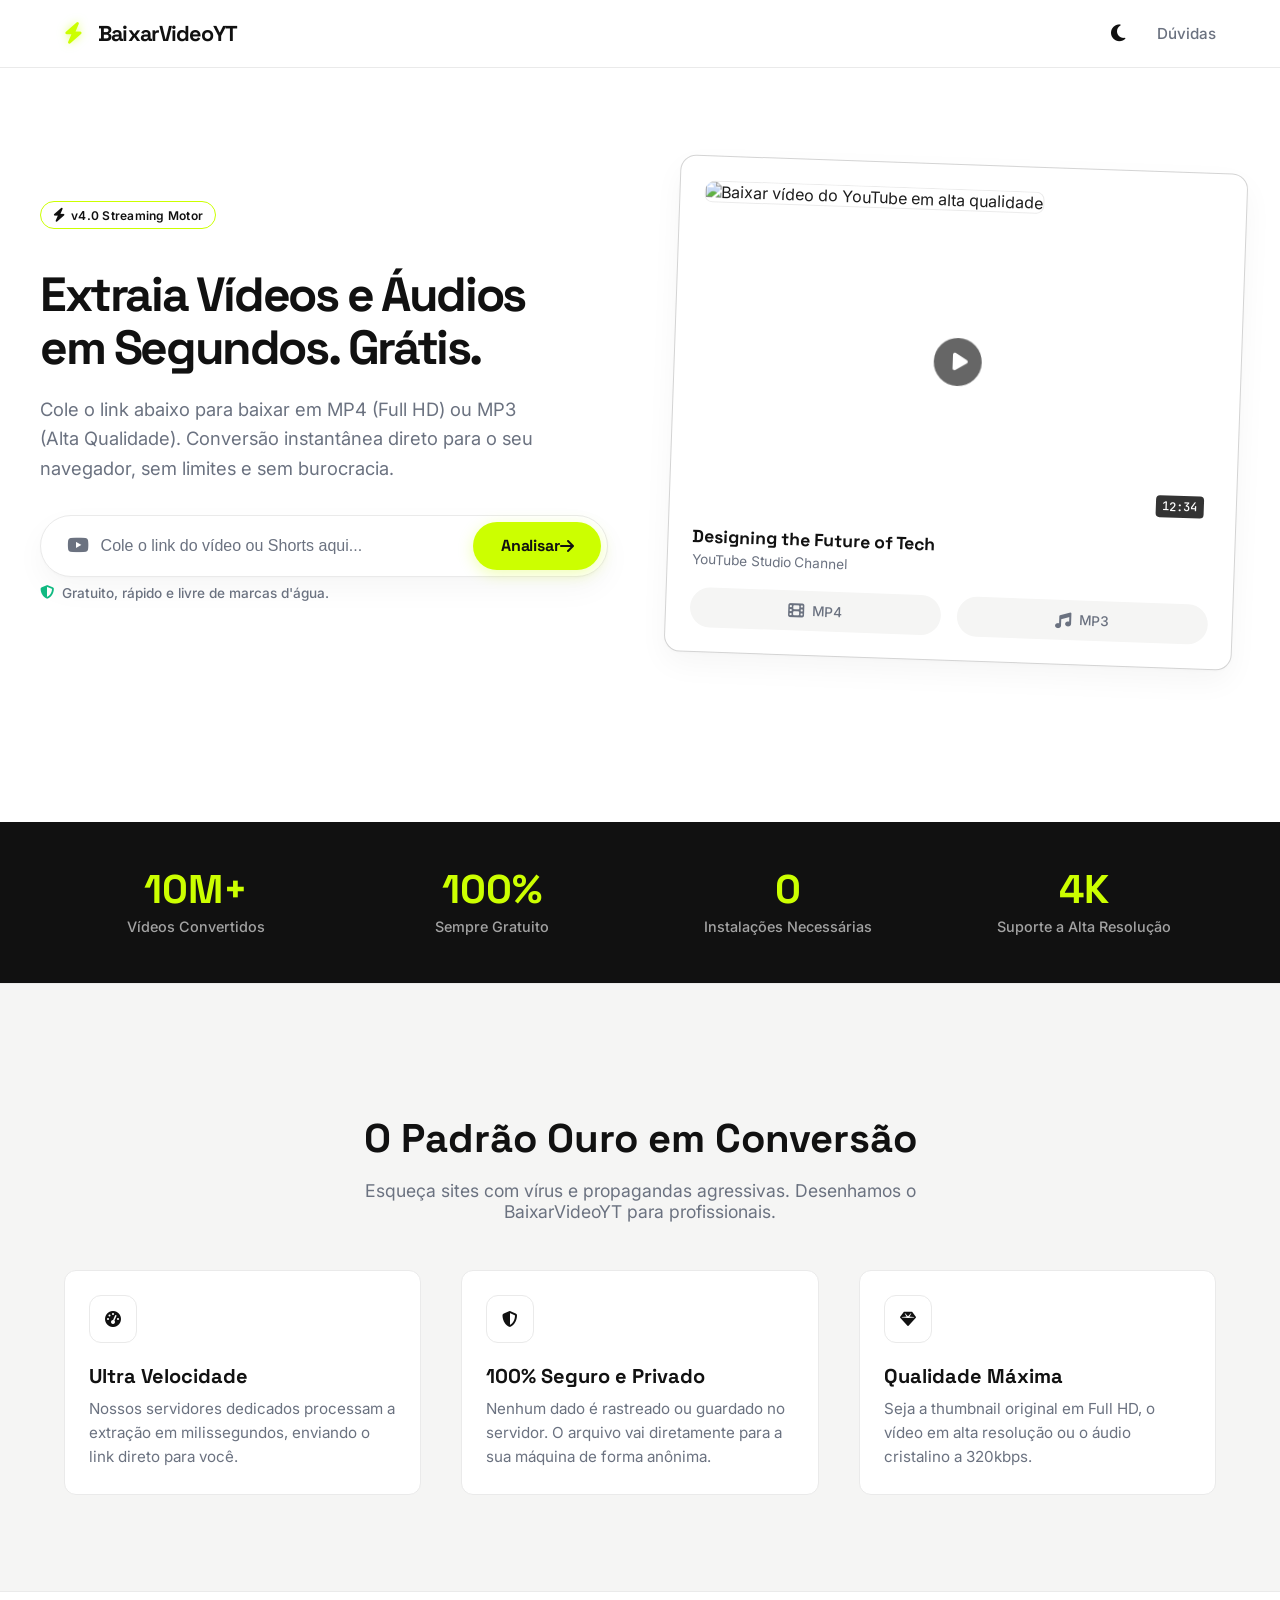
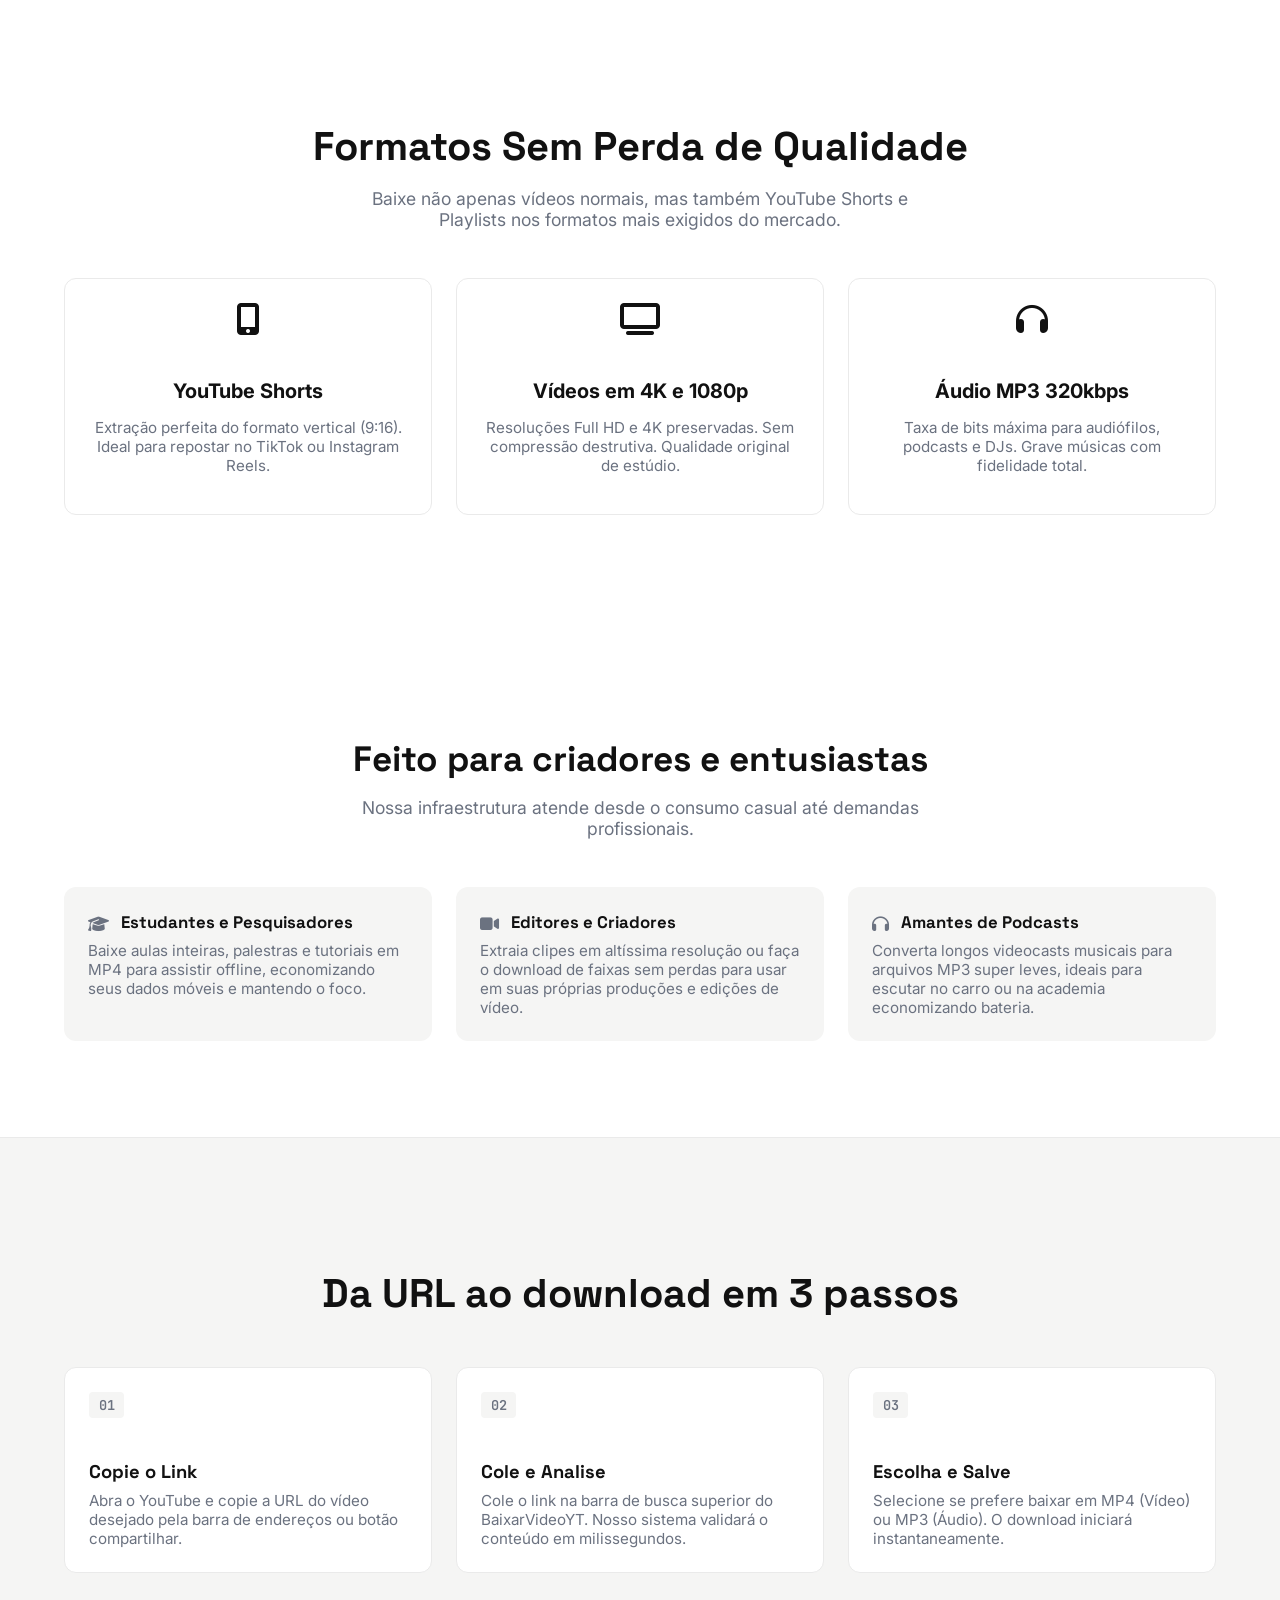
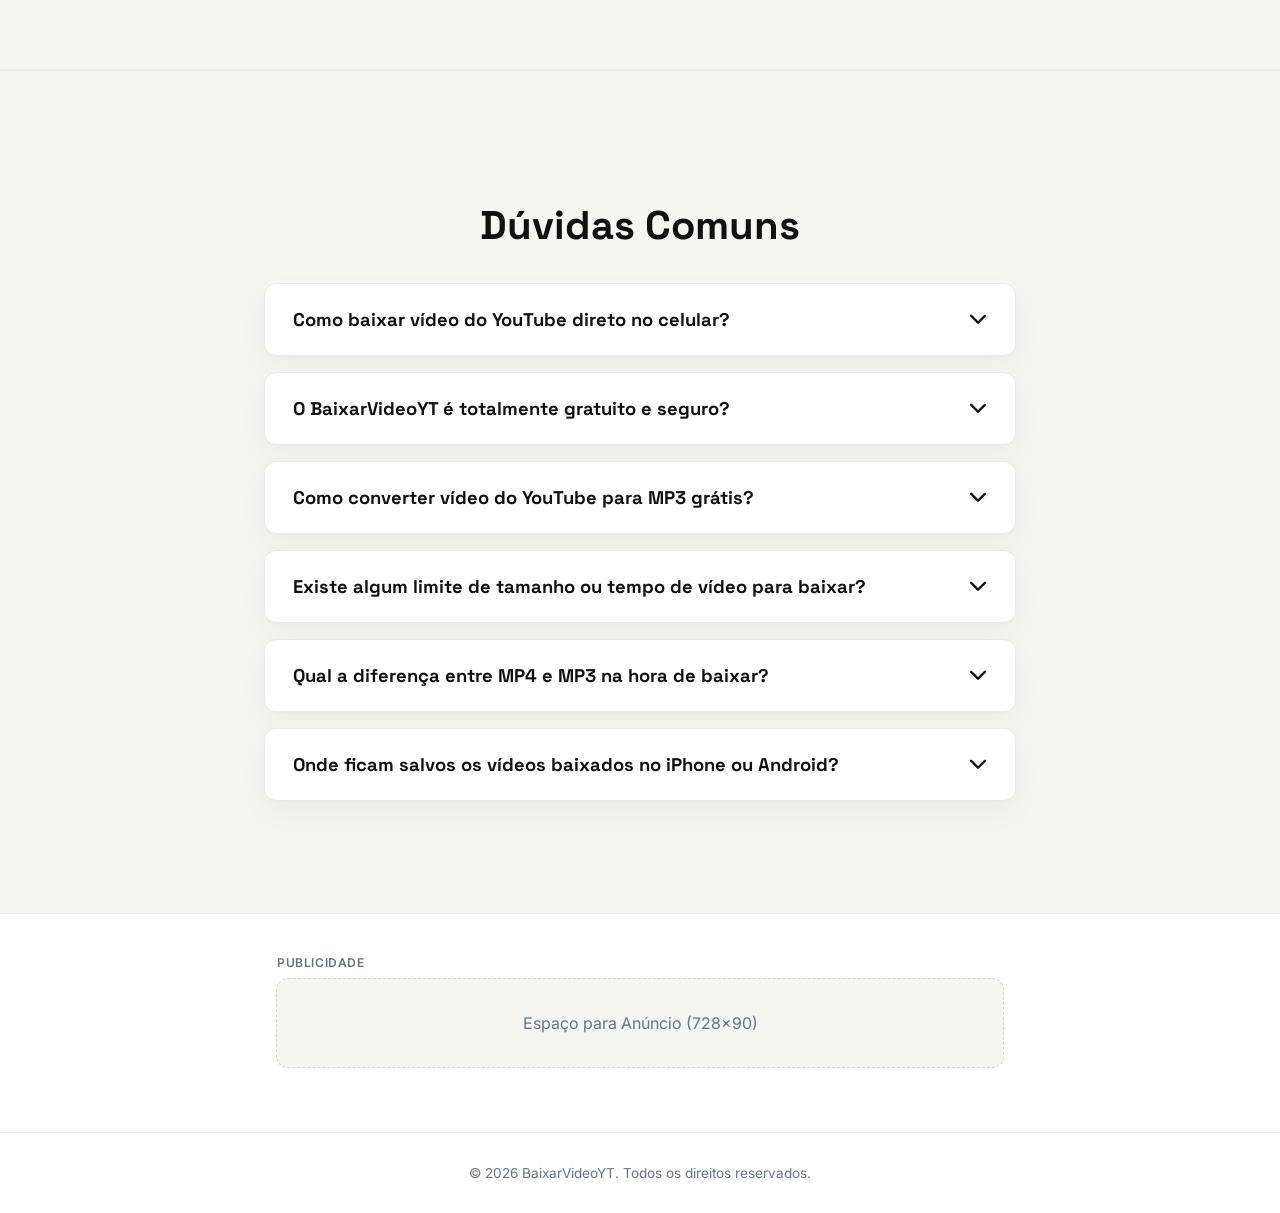
==== index.html @ 1f1bf8d8 "feat(site): initial commit" ====
<!DOCTYPE html>
<html lang="pt-BR">
<head>
    <meta charset="utf-8">
    <meta name="viewport" content="width=device-width, initial-scale=1.0">
    <title>Baixar Vídeo do YouTube em MP4 e MP3 Grátis | BaixarVideoYT</title>
    <meta name="description" content="Baixar vídeo do YouTube online, rápido e grátis. Use o BaixarVideoYT para converter vídeos em MP4 (Full HD) e áudios em MP3 (Alta Qualidade). Sem anúncios e sem cadastro.">
    <meta name="robots" content="index, follow">
    <link rel="canonical" href="https://baixarvideoyt.com.br/">
    
    <!-- OpenGraph / Social -->
    <meta property="og:type" content="website">
    <meta property="og:url" content="https://baixarvideoyt.com.br/">
    <meta property="og:title" content="Baixar Vídeo do YouTube em MP4 e MP3 Grátis | BaixarVideoYT">
    <meta property="og:description" content="Baixar vídeo do YouTube online, rápido e grátis. Use o BaixarVideoYT para converter vídeos em MP4 (Full HD) e áudios em MP3.">
    
    <!-- JSON-LD (Rich Results & AEO) -->
    <script type="application/ld+json">
    {
      "@context": "https://schema.org",
      "@type": "SoftwareApplication",
      "name": "BaixarVideoYT",
      "applicationCategory": "UtilitiesApplication",
      "operatingSystem": "All",
      "offers": {
        "@type": "Offer",
        "price": "0",
        "priceCurrency": "BRL"
      },
      "description": "Ferramenta online gratuita para baixar vídeos, áudios e miniaturas do YouTube em alta qualidade MP4 e MP3."
    }
    </script>
    <script type="application/ld+json">
    {
      "@context": "https://schema.org",
      "@type": "WebSite",
      "name": "BaixarVideoYT",
      "url": "https://baixarvideoyt.com.br/"
    }
    </script>
    <script type="application/ld+json">
    {
      "@context": "https://schema.org",
      "@type": "FAQPage",
      "mainEntity": [
        {
          "@type": "Question",
          "name": "Como baixar vídeo do YouTube direto no celular?",
          "acceptedAnswer": {
            "@type": "Answer",
            "text": "É muito simples. Abra o app do YouTube, clique em 'Compartilhar' e depois em 'Copiar link'. Cole o link na barra de busca do BaixarVideoYT, clique em Analisar e selecione a opção de baixar vídeo. O download iniciará automaticamente e será salvo na galeria do seu celular."
          }
        },
        {
          "@type": "Question",
          "name": "O BaixarVideoYT é totalmente gratuito e seguro?",
          "acceptedAnswer": {
            "@type": "Answer",
            "text": "Sim, o BaixarVideoYT é 100% gratuito. Diferente de outros sites, não exigimos cadastro, não instalamos malwares na sua máquina e não abrimos abas de propagandas invasivas. A conversão é feita nos nossos servidores, garantindo sua privacidade e segurança."
          }
        },
        {
          "@type": "Question",
          "name": "Como converter vídeo do YouTube para MP3 grátis?",
          "acceptedAnswer": {
            "@type": "Answer",
            "text": "Cole a URL do vídeo desejado no nosso buscador. Após a análise do link, escolha o botão 'Baixar Áudio'. Nosso sistema extrairá a faixa original em formato MP3 de alta qualidade e enviará para você."
          }
        },
        {
          "@type": "Question",
          "name": "Existe algum limite de tamanho ou tempo de vídeo para baixar?",
          "acceptedAnswer": {
            "@type": "Answer",
            "text": "Atualmente não limitamos a quantidade de downloads, mas vídeos maiores que 2 horas podem demorar mais tempo para serem processados, dependendo da carga dos nossos servidores. Recomendamos o uso responsável."
          }
        },
        {
          "@type": "Question",
          "name": "Qual a diferença entre MP4 e MP3 na hora de baixar?",
          "acceptedAnswer": {
            "@type": "Answer",
            "text": "O MP4 é o formato padrão para vídeos (com áudio e imagem unidos), ideal para assistir clipes e aulas offline. O MP3 é apenas o arquivo de áudio, perfeito para baixar músicas, podcasts ou playlists de som para ouvir no carro ou no celular ocupando muito menos espaço de armazenamento."
          }
        },
        {
          "@type": "Question",
          "name": "Onde ficam salvos os vídeos baixados no iPhone ou Android?",
          "acceptedAnswer": {
            "@type": "Answer",
            "text": "No Android, os arquivos vão direto para a pasta 'Downloads' (acessível pelo app Files ou Galeria). No iPhone (iOS), os vídeos e áudios baixados pelo Safari são salvos no aplicativo 'Arquivos', na pasta Downloads. Você também pode salvar os vídeos diretamente no rolo da câmera selecionando a opção 'Salvar Vídeo' nas opções de compartilhamento."
          }
        }
      ]
    }
    </script>
    
    <!-- FontAwesome 6 (Grátis) para Ícones -->
    <link rel="stylesheet" href="https://cdnjs.cloudflare.com/ajax/libs/font-awesome/6.4.0/css/all.min.css">
    
    <!-- Novas fontes: Space Grotesk (Display) e Inter (Body) -->
    <link href="https://fonts.googleapis.com/css2?family=Space+Grotesk:wght@700;800&family=Inter:wght@400;500;600&family=JetBrains+Mono:wght@400;500&display=swap" rel="stylesheet">
    
    <link href="assets/css/style.css" rel="stylesheet">
</head>
<body>
    
    <!-- HEADER -->
    <header class="pf-header">
        <div class="pf-container pf-flex pf-justify-between pf-items-center">
            <a href="/" class="pf-header__brand pf-flex pf-items-center pf-gap-sm">
                <i class="fa-solid fa-bolt" style="color: var(--color-accent); text-shadow: 0 0 8px rgba(204,255,0,0.5);" aria-hidden="true"></i>
                BaixarVideoYT
            </a>
            
            <nav class="pf-nav pf-flex pf-items-center" style="gap: 1.5rem;">
                <button id="theme-toggle" class="pf-btn pf-btn--ghost" aria-label="Alternar tema" style="padding: 0.5rem; font-size: 1.2rem; color: var(--color-ink); background: transparent;">
                    <i class="fa-solid fa-moon"></i>
                </button>
                <a href="#faq" class="pf-nav__link">Dúvidas</a>
            </nav>
        </div>
    </header>

    <main>
        <!-- Hero Assimétrico -->
        <section class="pf-container pf-section">
            <div class="pf-hero-layout">
                <!-- Coluna Esquerda: Texto + Conversão -->
                <div>
                    <div class="pf-mb-md">
                        <span class="pf-badge pf-badge--accent">
                            <i class="fa-solid fa-bolt" style="font-size: 14px; margin-right: 6px;"></i>
                            v4.0 Streaming Motor
                        </span>
                    </div>
                    <h1 class="pf-hero__title">
                        Extraia Vídeos e Áudios em Segundos. Grátis.
                    </h1>
                    <p class="pf-hero__subtitle">
                        Cole o link abaixo para baixar em MP4 (Full HD) ou MP3 (Alta Qualidade). Conversão instantânea direto para o seu navegador, sem limites e sem burocracia.
                    </p>
                    
                    <form id="info-form" class="pf-search-box pf-mb-sm" aria-label="Formulário de Busca de Vídeos">
                        <div class="pf-search-box__inner">
                            <div class="pf-search-box__input-wrapper">
                                <i class="fa-brands fa-youtube pf-search-box__icon" aria-hidden="true"></i>
                                <input type="url" id="url-input" class="pf-search-box__input" placeholder="Cole o link do vídeo ou Shorts aqui..." aria-label="Link do YouTube" autocomplete="off" spellcheck="false" required>
                                <button type="button" class="pf-search-box__clear" id="clear-btn" aria-label="Limpar campo" style="display: none;">
                                    <i class="fa-solid fa-xmark"></i>
                                </button>
                            </div>
                            <button class="pf-btn pf-btn--primary pf-search-box__btn" id="analyze-btn" type="submit">
                                Analisar <i class="fa-solid fa-arrow-right pf-ml-sm" aria-hidden="true"></i>
                            </button>
                        </div>
                    </form>
                    
                    <div style="font-size: 0.85rem; color: var(--color-ink-muted); margin-bottom: 1.5rem; display: flex; align-items: center; gap: 0.5rem; font-weight: 500;">
                        <i class="fa-solid fa-shield-halved" style="color: #10B981;"></i> Gratuito, rápido e livre de marcas d'água.
                    </div>
                    
                    <div id="parseFeedback" class="pf-feedback" style="display:none; margin-left: 0;">
                        <div class="pf-flex pf-items-center pf-gap-sm">
                            <i class="fa-solid fa-rotate"></i>
                            <span class="pf-feedback__text" style="font-weight: 600;">Buscando informações do vídeo...</span>
                        </div>
                    </div>
                </div>

                <!-- Coluna Direita: Mockup Estático (Decorativo) -->
                <div class="pf-hero-mockup" aria-hidden="true">
                    <div style="position: relative; width: 100%; aspect-ratio: 3/2; overflow: hidden; border-radius: var(--radius-card);">
                        <img src="https://images.unsplash.com/photo-1557683316-973673baf926?q=80&w=1000&auto=format&fit=crop" alt="Baixar vídeo do YouTube em alta qualidade" width="1000" height="667" fetchpriority="high" style="opacity: 0.95; width: 100%; height: 100%; object-fit: cover;">
                        <div style="position: absolute; top: 50%; left: 50%; transform: translate(-50%, -50%); background: rgba(0,0,0,0.6); color: white; width: 48px; height: 48px; border-radius: 50%; display: flex; align-items: center; justify-content: center; backdrop-filter: blur(4px);">
                            <i class="fa-solid fa-play" aria-hidden="true" style="margin-left: 4px; font-size: 1.25rem;"></i>
                        </div>
                        <div style="position: absolute; bottom: 1.5rem; right: 0.5rem; background: rgba(0,0,0,0.8); color: white; font-family: var(--pf-font-mono); font-size: 0.75rem; padding: 0.2rem 0.4rem; border-radius: 4px; font-weight: 500;">
                            12:34
                        </div>
                    </div>
                    
                    <div style="font-family: var(--pf-font-display); font-weight: 700; font-size: 1.1rem; margin-bottom: 0.25rem;">Designing the Future of Tech</div>
                    <div style="color: var(--color-ink-muted); font-size: 0.85rem; margin-bottom: 1.25rem;">YouTube Studio Channel</div>
                    
                    <div class="pf-flex pf-gap-sm">
                        <div class="pf-mockup-btn">
                            <i class="fa-solid fa-film" style="font-size: 16px;"></i> MP4
                        </div>
                        <div class="pf-mockup-btn">
                            <i class="fa-solid fa-music" style="font-size: 16px;"></i> MP3
                        </div>
                    </div>
                </div>
            </div>
        </section>

        <!-- Preview Card Real (Injetado via JS, mantendo IDs e centralizado) -->
        <div class="pf-container pf-mb-xl">
            <div id="preview-section" class="pf-preview-card" style="display: none;">
                <div class="pf-flex pf-gap-md pf-preview-layout">
                    <div class="pf-preview-thumb">
                        <img id="preview-img" src="" alt="Thumbnail do vídeo extraído" width="320" height="180">
                    </div>
                    <div class="pf-preview-info">
                        <h2 id="preview-title" class="pf-preview-title">Título</h2>
                        <p id="preview-desc" class="pf-preview-desc">Descrição</p>
                        
                        <!-- Progress Area -->
                        <div id="progress-area" class="pf-mt-md" style="display: none;">
                            <div class="pf-flex pf-justify-between pf-mb-sm">
                                <span style="font-size: 0.85rem; font-weight: 600;">Processando arquivo...</span>
                                <span id="progress-percent" style="font-size: 0.85rem; font-weight: 700; color: var(--color-accent);">0%</span>
                            </div>
                            <div class="pf-progress-bar">
                                <div id="progress-fill" class="pf-progress-bar__fill" style="width: 0%;"></div>
                            </div>
                        </div>
                    </div>
                </div>

                <hr style="border:0; border-top: 1px solid var(--pf-surface-high); margin: 1.5rem 0;" />

                <div id="download-actions-wrapper">
                    <label style="display:block; margin-bottom: 1rem; color: var(--color-ink-muted); font-size: 0.85rem; text-transform: uppercase; letter-spacing: 1px; text-align: center; font-weight: 600;">Selecione o formato final:</label>
                    <div class="pf-flex pf-gap-sm pf-flex-wrap pf-justify-center">
                        <button type="button" class="pf-btn pf-btn--primary dl-trigger-btn" data-mode="video" style="flex:1; min-width: 200px;">
                            <i class="fa-solid fa-film" style="margin-right: 6px;"></i> Baixar Vídeo
                        </button>
                        <button type="button" class="pf-btn pf-btn--tertiary dl-trigger-btn" data-mode="audio" style="flex:1; min-width: 200px;">
                            <i class="fa-solid fa-music" style="margin-right: 6px;"></i> Baixar Áudio
                        </button>
                        <button type="button" class="pf-btn pf-btn--secondary dl-trigger-btn" data-mode="thumb" style="flex:1; min-width: 200px;">
                            <i class="fa-solid fa-image" style="margin-right: 6px;"></i> Salvar Capa
                        </button>
                    </div>
                </div>
            </div>
        </div>

        <!-- Faixa de Prova Social -->
        <section class="pf-social-proof">
            <div class="pf-container pf-social-grid">
                <div>
                    <div class="pf-social-num">10M+</div>
                    <div class="pf-social-label">Vídeos Convertidos</div>
                </div>
                <div>
                    <div class="pf-social-num">100%</div>
                    <div class="pf-social-label">Sempre Gratuito</div>
                </div>
                <div>
                    <div class="pf-social-num">0</div>
                    <div class="pf-social-label">Instalações Necessárias</div>
                </div>
                <div>
                    <div class="pf-social-num">4K</div>
                    <div class="pf-social-label">Suporte a Alta Resolução</div>
                </div>
            </div>
        </section>

        <!-- Seção: Downloads Recentes -->
        <section class="pf-container pf-section" id="history-section" style="display: none;">
            <div class="pf-flex pf-items-center pf-justify-between pf-mb-md">
                <div class="pf-flex pf-items-center pf-gap-sm">
                    <i class="fa-solid fa-clock-rotate-left" style="color: var(--color-ink-muted);"></i>
                    <h2 style="font-family: var(--pf-font-display); font-size: 1.5rem; margin:0; font-weight: 700;">Seus Downloads Recentes</h2>
                </div>
                <button type="button" id="clearHistoryBtn" class="pf-btn pf-btn--secondary pf-btn--icon" title="Limpar Histórico" style="border:none; padding: 0.5rem;">
                    <i class="fa-solid fa-trash-can fs-6"></i>
                </button>
            </div>
            <div class="pf-grid" id="history-grid">
                <!-- Preenchido via Javascript (Local Storage) -->
            </div>
        </section>

        <!-- Seção Features -->
        <section id="features" class="pf-section-alt">
            <div class="pf-container">
                <div class="pf-text-center pf-mb-lg">
                    <h2 style="font-family: var(--pf-font-display); font-size: 2.5rem; font-weight: 800; margin-bottom: 1rem;">O Padrão Ouro em Conversão</h2>
                    <p style="color: var(--color-ink-muted); max-width: 600px; margin: 0 auto; font-size: 1.1rem;">Esqueça sites com vírus e propagandas agressivas. Desenhamos o BaixarVideoYT para profissionais.</p>
                </div>
                
                <div class="pf-features-grid">
                    <div class="pf-card pf-feature-card">
                        <div class="pf-feature-icon">
                            <i class="fa-solid fa-gauge-high"></i>
                        </div>
                        <h3 class="pf-feature-title">Ultra Velocidade</h3>
                        <p class="pf-feature-desc">Nossos servidores dedicados processam a extração em milissegundos, enviando o link direto para você.</p>
                    </div>
                    <div class="pf-card pf-feature-card">
                        <div class="pf-feature-icon">
                            <i class="fa-solid fa-shield-halved"></i>
                        </div>
                        <h3 class="pf-feature-title">100% Seguro e Privado</h3>
                        <p class="pf-feature-desc">Nenhum dado é rastreado ou guardado no servidor. O arquivo vai diretamente para a sua máquina de forma anônima.</p>
                    </div>
                    <div class="pf-card pf-feature-card">
                        <div class="pf-feature-icon">
                            <i class="fa-solid fa-gem"></i>
                        </div>
                        <h3 class="pf-feature-title">Qualidade Máxima</h3>
                        <p class="pf-feature-desc">Seja a thumbnail original em Full HD, o vídeo em alta resolução ou o áudio cristalino a 320kbps.</p>
                    </div>
                </div>
            </div>
        </section>

        <!-- SEÇÃO: Formatos Suportados e Shorts -->
        <section class="pf-section">
            <div class="pf-container">
                <div class="pf-text-center pf-mb-lg">
                    <h2 style="font-family: var(--pf-font-display); font-size: 2.5rem; font-weight: 800; margin-bottom: 1rem;">Formatos Sem Perda de Qualidade</h2>
                    <p style="color: var(--color-ink-muted); max-width: 600px; margin: 0 auto; font-size: 1.1rem;">Baixe não apenas vídeos normais, mas também YouTube Shorts e Playlists nos formatos mais exigidos do mercado.</p>
                </div>
                
                <div class="pf-grid pf-grid-3 pf-mt-lg">
                    <div class="pf-card" style="text-align: center;">
                        <i class="fa-solid fa-mobile-screen-button pf-mb-md" style="font-size: 2rem; color: var(--color-ink);"></i>
                        <h3 style="font-weight: 700; font-size: 1.25rem; margin-bottom: 0.5rem;">YouTube Shorts</h3>
                        <p style="color: var(--color-ink-muted); font-size: 0.95rem;">Extração perfeita do formato vertical (9:16). Ideal para repostar no TikTok ou Instagram Reels.</p>
                    </div>
                    <div class="pf-card" style="text-align: center;">
                        <i class="fa-solid fa-tv pf-mb-md" style="font-size: 2rem; color: var(--color-ink);"></i>
                        <h3 style="font-weight: 700; font-size: 1.25rem; margin-bottom: 0.5rem;">Vídeos em 4K e 1080p</h3>
                        <p style="color: var(--color-ink-muted); font-size: 0.95rem;">Resoluções Full HD e 4K preservadas. Sem compressão destrutiva. Qualidade original de estúdio.</p>
                    </div>
                    <div class="pf-card" style="text-align: center;">
                        <i class="fa-solid fa-headphones pf-mb-md" style="font-size: 2rem; color: var(--color-ink);"></i>
                        <h3 style="font-weight: 700; font-size: 1.25rem; margin-bottom: 0.5rem;">Áudio MP3 320kbps</h3>
                        <p style="color: var(--color-ink-muted); font-size: 0.95rem;">Taxa de bits máxima para audiófilos, podcasts e DJs. Grave músicas com fidelidade total.</p>
                    </div>
                </div>
            </div>
        </section>

        <!-- SEÇÃO: Para Quem É (Casos de Uso) -->
        <section class="pf-section pf-bg-alt">
            <div class="pf-container">
                <div class="pf-text-center pf-mb-lg">
                    <h2 style="font-family: var(--pf-font-display); font-size: 2.2rem; font-weight: 800; margin-bottom: 1rem;">Feito para criadores e entusiastas</h2>
                    <p style="color: var(--color-ink-muted); max-width: 600px; margin: 0 auto; font-size: 1.1rem;">Nossa infraestrutura atende desde o consumo casual até demandas profissionais.</p>
                </div>
                
                <div class="pf-grid">
                    <div class="pf-card" style="text-align: left; background: var(--color-bg-alt); border: none;">
                        <h3 class="pf-card__title"><i class="fa-solid fa-graduation-cap" style="color: var(--color-ink-muted); margin-right: 8px;"></i> Estudantes e Pesquisadores</h3>
                        <p style="color: var(--color-ink-muted); font-size: 0.95rem; margin: 0;">Baixe aulas inteiras, palestras e tutoriais em MP4 para assistir offline, economizando seus dados móveis e mantendo o foco.</p>
                    </div>
                    <div class="pf-card" style="text-align: left; background: var(--color-bg-alt); border: none;">
                        <h3 class="pf-card__title"><i class="fa-solid fa-video" style="color: var(--color-ink-muted); margin-right: 8px;"></i> Editores e Criadores</h3>
                        <p style="color: var(--color-ink-muted); font-size: 0.95rem; margin: 0;">Extraia clipes em altíssima resolução ou faça o download de faixas sem perdas para usar em suas próprias produções e edições de vídeo.</p>
                    </div>
                    <div class="pf-card" style="text-align: left; background: var(--color-bg-alt); border: none;">
                        <h3 class="pf-card__title"><i class="fa-solid fa-headphones" style="color: var(--color-ink-muted); margin-right: 8px;"></i> Amantes de Podcasts</h3>
                        <p style="color: var(--color-ink-muted); font-size: 0.95rem; margin: 0;">Converta longos videocasts musicais para arquivos MP3 super leves, ideais para escutar no carro ou na academia economizando bateria.</p>
                    </div>
                </div>
            </div>
        </section>

        <!-- Seção: Passo a Passo Horizontal -->
        <section id="how-it-works" class="pf-section-alt">
            <div class="pf-container">
                <div class="pf-text-center pf-mb-lg">
                    <h2 style="font-family: var(--pf-font-display); font-size: 2.5rem; font-weight: 800; margin-bottom: 1rem;">Da URL ao download em 3 passos</h2>
                </div>
                
                <div class="pf-grid pf-step-cards">
                    <div class="pf-card pf-step-card">
                        <div class="pf-step-number">01</div>
                        <h3 style="font-family: var(--pf-font-display); font-weight: 700; margin-bottom: 0.5rem; font-size: 1.15rem;">Copie o Link</h3>
                        <p style="color: var(--color-ink-muted); font-size: 0.95rem; margin: 0;">Abra o YouTube e copie a URL do vídeo desejado pela barra de endereços ou botão compartilhar.</p>
                    </div>
                    <div class="pf-card pf-step-card">
                        <div class="pf-step-number">02</div>
                        <h3 style="font-family: var(--pf-font-display); font-weight: 700; margin-bottom: 0.5rem; font-size: 1.15rem;">Cole e Analise</h3>
                        <p style="color: var(--color-ink-muted); font-size: 0.95rem; margin: 0;">Cole o link na barra de busca superior do BaixarVideoYT. Nosso sistema validará o conteúdo em milissegundos.</p>
                    </div>
                    <div class="pf-card pf-step-card">
                        <div class="pf-step-number">03</div>
                        <h3 style="font-family: var(--pf-font-display); font-weight: 700; margin-bottom: 0.5rem; font-size: 1.15rem;">Escolha e Salve</h3>
                        <p style="color: var(--color-ink-muted); font-size: 0.95rem; margin: 0;">Selecione se prefere baixar em MP4 (Vídeo) ou MP3 (Áudio). O download iniciará instantaneamente.</p>
                    </div>
                </div>
            </div>
        </section>



        <!-- FAQ -->
        <section id="faq" class="pf-section-alt">
            <div class="pf-container" style="max-width: 800px;">
                <h2 class="pf-text-center" style="font-family: var(--pf-font-display); font-size: 2.5rem; font-weight: 800; margin-bottom: 2rem;">Dúvidas Comuns</h2>
                
                <details class="pf-faq-item">
                    <summary>
                        <div class="pf-flex pf-justify-between pf-items-center">
                            Como baixar vídeo do YouTube direto no celular?
                            <i class="fa-solid fa-chevron-down pf-faq-icon"></i>
                        </div>
                    </summary>
                    <p>
                        É muito simples. Abra o app do YouTube, clique em "Compartilhar" e depois em "Copiar link". Cole o link na barra de busca do BaixarVideoYT, clique em Analisar e selecione a opção de baixar vídeo. O download iniciará automaticamente e será salvo na galeria do seu celular.
                    </p>
                </details>

                <details class="pf-faq-item">
                    <summary>
                        <div class="pf-flex pf-justify-between pf-items-center">
                            O BaixarVideoYT é totalmente gratuito e seguro?
                            <i class="fa-solid fa-chevron-down pf-faq-icon"></i>
                        </div>
                    </summary>
                    <p>
                        Sim, o BaixarVideoYT é 100% gratuito. Diferente de outros sites, não exigimos cadastro, não instalamos malwares na sua máquina e não abrimos abas de propagandas invasivas. A conversão é feita nos nossos servidores, garantindo sua privacidade e segurança.
                    </p>
                </details>

                <details class="pf-faq-item">
                    <summary>
                        <div class="pf-flex pf-justify-between pf-items-center">
                            Como converter vídeo do YouTube para MP3 grátis?
                            <i class="fa-solid fa-chevron-down pf-faq-icon"></i>
                        </div>
                    </summary>
                    <p>
                        Cole a URL do vídeo desejado no nosso buscador. Após a análise do link, escolha o botão "Baixar Áudio". Nosso sistema extrairá a faixa original em formato MP3 de alta qualidade e enviará para você.
                    </p>
                </details>

                <details class="pf-faq-item">
                    <summary>
                        <div class="pf-flex pf-justify-between pf-items-center">
                            Existe algum limite de tamanho ou tempo de vídeo para baixar?
                            <i class="fa-solid fa-chevron-down pf-faq-icon"></i>
                        </div>
                    </summary>
                    <p>
                        Atualmente não limitamos a quantidade de downloads, mas vídeos maiores que 2 horas podem demorar mais tempo para serem processados, dependendo da carga dos nossos servidores. Recomendamos o uso responsável.
                    </p>
                </details>

                <details class="pf-faq-item">
                    <summary>
                        <div class="pf-flex pf-justify-between pf-items-center">
                            Qual a diferença entre MP4 e MP3 na hora de baixar?
                            <i class="fa-solid fa-chevron-down pf-faq-icon"></i>
                        </div>
                    </summary>
                    <p>
                        O MP4 é o formato padrão para vídeos (com áudio e imagem unidos), ideal para assistir clipes e aulas offline. O MP3 é apenas o arquivo de áudio, perfeito para baixar músicas, podcasts ou playlists de som para ouvir no carro ou no celular ocupando muito menos espaço de armazenamento.
                    </p>
                </details>

                <details class="pf-faq-item">
                    <summary>
                        <div class="pf-flex pf-justify-between pf-items-center">
                            Onde ficam salvos os vídeos baixados no iPhone ou Android?
                            <i class="fa-solid fa-chevron-down pf-faq-icon"></i>
                        </div>
                    </summary>
                    <p>
                        No Android, os arquivos vão direto para a pasta "Downloads". No iPhone (iOS), os vídeos e áudios baixados pelo Safari são salvos no aplicativo "Arquivos", na pasta Downloads. Você também pode salvar os vídeos diretamente no rolo da câmera através do botão compartilhar.
                    </p>
                </details>
            </div>
        </section>

        <!-- Anúncio Estratégico Rodapé -->
        <section class="pf-container pf-mt-xl pf-mb-md">
            <div class="pf-ad-block">
                Espaço para Anúncio (728x90)
            </div>
        </section>
    </main>

    <footer class="pf-text-center pf-mt-xl" style="color: var(--color-ink-muted); font-size: 0.85rem; padding-bottom: 2rem; border-top: 1px solid var(--pf-surface-high); padding-top: 2rem;">
        &copy; 2026 BaixarVideoYT. Todos os direitos reservados.
    </footer>

    <!-- Toast Container (Shadcn style) -->
    <div id="toast-container" aria-live="polite" aria-atomic="true"></div>

    <script src="assets/js/main.js"></script>
</body>
</html>
---- assets/css/style.css ----
:root {
  /* Cores Base e Tokens - SaaS Premium Design System */
  --color-bg: #FFFFFF;
  --color-bg-alt: #F5F5F4;
  --color-ink: #111111;
  --color-ink-muted: #6B7280;
  --color-accent: #CCFF00;
  --color-accent-ink: #111111;
  
  --pf-surface-high: #eaeaea;
  --pf-surface-highest: #d4d4d4;
  --pf-ring: rgba(204, 255, 0, 0.4);

  /* Fontes */
  --pf-font-body: 'Inter', system-ui, -apple-system, sans-serif;
  --pf-font-display: 'Space Grotesk', system-ui, -apple-system, sans-serif;
  --pf-font-mono: 'JetBrains Mono', monospace;

  /* Formas e Espaçamentos */
  --radius-card: 12px;
  --radius-pill: 999px;
  --scale-base: 8px;

  /* Específicos para Tema */
  --color-header-bg: rgba(255, 255, 255, 0.9);
  --pf-shadow-card: 0 12px 30px rgba(0,0,0,0.04), 0 1px 3px rgba(0,0,0,0.02);
  --pf-shadow-hover: 0 20px 40px rgba(0,0,0,0.08);
}

[data-theme="dark"] {
  --color-bg: #09090b;
  --color-bg-alt: #18181b;
  --color-ink: #fafafa;
  --color-ink-muted: #a1a1aa;
  --color-accent: #CCFF00;
  --color-accent-ink: #111111;
  
  --pf-surface-high: #27272a;
  --pf-surface-highest: #3f3f46;
  --pf-ring: rgba(204, 255, 0, 0.3);

  --color-header-bg: rgba(9, 9, 11, 0.9);
  --pf-shadow-card: 0 12px 30px rgba(0,0,0,0.4), 0 1px 3px rgba(0,0,0,0.2);
  --pf-shadow-hover: 0 20px 40px rgba(0,0,0,0.6);
}

* {
  box-sizing: border-box;
}

a {
  text-decoration: none !important;
}

/* Foco Acessível (Shadcn-like) */
*:focus-visible {
  outline: 2px solid var(--pf-ring);
  outline-offset: 2px;
  border-radius: 4px;
}
.pf-btn:focus-visible, .pf-search-box__input:focus-visible {
  border-radius: var(--radius-pill);
}

body {
  background-color: var(--color-bg);
  color: var(--color-ink);
  font-family: var(--pf-font-body);
  min-height: 100vh;
  margin: 0;
  padding: 0;
  -webkit-font-smoothing: antialiased;
  transition: background-color 0.3s ease, color 0.3s ease;
}

/* Layout Estrutural Nativo */
.pf-container {
  max-width: 1200px;
  margin: 0 auto;
  padding: 0 1.5rem;
}

.pf-section { padding: 96px 0; }
.pf-section-alt { background-color: var(--color-bg-alt); padding: 96px 0; border-top: 1px solid var(--pf-surface-high); border-bottom: 1px solid var(--pf-surface-high); }

@media (max-width: 768px) {
  .pf-section, .pf-section-alt { padding: 56px 0; }
}

.pf-flex { display: flex; }
.pf-flex-wrap { flex-wrap: wrap; }
.pf-items-center { align-items: center; }
.pf-justify-between { justify-content: space-between; }
.pf-justify-center { justify-content: center; }
.pf-gap-sm { gap: 1rem; }
.pf-gap-md { gap: 1.5rem; }
.pf-gap-lg { gap: 3rem; }

.pf-mt-md { margin-top: 1.5rem; }
.pf-mb-sm { margin-bottom: 0.5rem; }
.pf-mb-md { margin-bottom: 1.5rem; }
.pf-mb-lg { margin-bottom: 3rem; }
.pf-mb-xl { margin-bottom: 4rem; }
.pf-mt-xl { margin-top: 4rem; }

.pf-text-center { text-align: center; }

/* Cabeçalho */
.pf-header {
  background-color: var(--color-header-bg);
  backdrop-filter: blur(12px);
  border-bottom: 1px solid var(--pf-surface-high);
  position: sticky;
  top: 0;
  z-index: 50;
  padding: 1rem 0;
}

.pf-header__brand {
  text-decoration: none;
  color: var(--color-ink);
  font-family: var(--pf-font-display);
  font-weight: 800;
  font-size: 1.35rem;
  letter-spacing: -0.04em;
}

.pf-nav { display: none; }
@media (min-width: 768px) {
  .pf-nav { display: flex; align-items: center; gap: 2rem; }
  .pf-nav a { text-decoration: none; color: var(--color-ink-muted); font-size: 0.95rem; font-weight: 500; transition: color 0.2s; }
  .pf-nav a:hover { color: var(--color-ink); }
}

/* Badges */
.pf-badge {
  font-size: 12px;
  padding: 0.35rem 0.75rem;
  border-radius: var(--radius-pill);
  display: inline-flex;
  align-items: center;
  background-color: var(--color-bg-alt);
  color: var(--color-ink-muted);
  font-weight: 600;
  letter-spacing: 0.02em;
}
.pf-badge--accent {
  background-color: transparent;
  color: var(--color-ink);
  border: 1px solid var(--color-accent);
}
.pf-badge--accent .material-symbols-outlined { color: #8eb300 !important; }

/* Hero */
.pf-hero-layout {
  display: grid;
  grid-template-columns: 1fr;
  gap: 3rem;
  align-items: center;
}

@media (min-width: 992px) {
  .pf-hero-layout {
    grid-template-columns: 1fr 1fr;
    gap: 4rem;
  }
}

.pf-hero__title {
  font-family: var(--pf-font-display);
  font-weight: 800;
  font-size: 3rem;
  line-height: 1.1;
  letter-spacing: -0.05em;
  margin-bottom: 1.25rem;
  color: var(--color-ink);
  text-wrap: balance;
}

.pf-hero__subtitle {
  color: var(--color-ink-muted);
  font-size: 1.15rem;
  line-height: 1.6;
  max-width: 500px;
  margin-bottom: 2rem;
}

/* Formulário e Busca */
.pf-search-box {
  background-color: var(--color-bg);
  border-radius: var(--radius-pill);
  padding: 0.35rem;
  box-shadow: var(--pf-shadow-card);
  border: 1px solid var(--pf-surface-high);
  width: 100%;
  max-width: 600px;
  transition: all 0.2s;
}

.pf-search-box:focus-within {
  border-color: var(--color-accent);
  box-shadow: 0 0 0 4px rgba(204,255,0,0.15);
}

.pf-search-box__inner {
  display: flex;
  align-items: center;
}

.pf-search-box__input-wrapper {
  display: flex;
  align-items: center;
  flex: 1;
  min-width: 0;
}

.pf-search-box__icon {
  padding-left: 1.25rem;
  color: var(--color-ink-muted);
  font-size: 1.2rem;
}

.pf-search-box__clear {
  background: transparent;
  border: none;
  color: var(--color-ink-muted);
  padding: 0.5rem 1.25rem 0.5rem 0.5rem;
  cursor: pointer;
  display: flex;
  align-items: center;
  justify-content: center;
}
.pf-search-box__clear:hover {
  color: var(--color-ink);
}

.pf-search-box__input {
  background: transparent;
  border: none;
  color: var(--color-ink);
  flex: 1;
  font-size: 16px;
  padding: 0.75rem 0.5rem 0.75rem 0.75rem;
  width: 100%;
  border-radius: var(--radius-pill);
  min-width: 0;
}
.pf-search-box__input::placeholder { color: var(--color-ink-muted); }
.pf-search-box__input:focus { outline: none; }

/* Mockup Visual */
.pf-hero-mockup {
  position: relative;
  background: var(--color-bg);
  border: 1px solid var(--pf-surface-highest);
  border-radius: 16px;
  padding: 1.5rem;
  box-shadow: var(--pf-shadow-card);
  transform: rotate(2deg);
  transition: transform 0.4s ease;
}
.pf-hero-mockup:hover {
  transform: rotate(0deg) translateY(-5px);
}
.pf-hero-mockup img {
  width: 100%;
  border-radius: 8px;
  aspect-ratio: 16/9;
  object-fit: cover;
  margin-bottom: 1rem;
  border: 1px solid var(--pf-surface-high);
}
.pf-mockup-btn {
  display: flex;
  align-items: center;
  justify-content: center;
  padding: 0.75rem;
  background: var(--color-bg-alt);
  border-radius: var(--radius-pill);
  color: var(--color-ink-muted);
  font-weight: 500;
  font-size: 0.85rem;
  gap: 0.5rem;
  flex: 1;
}

/* Botões Globais */
.pf-btn {
  border: none;
  border-radius: var(--radius-pill);
  padding: 0.85rem 1.75rem;
  font-family: var(--pf-font-display);
  font-weight: 700;
  font-size: 1rem;
  letter-spacing: -0.01em;
  cursor: pointer;
  display: inline-flex;
  align-items: center;
  justify-content: center;
  transition: all 0.2s;
  outline: none;
}
.pf-btn:focus-visible { outline: 2px solid var(--pf-ring); outline-offset: 2px; }

.pf-btn--primary {
  background: var(--color-accent);
  color: var(--color-accent-ink);
  box-shadow: 0 4px 15px rgba(204,255,0,0.3);
}
.pf-btn--primary:hover { 
  background: #BBE600; 
  transform: translateY(-2px);
  box-shadow: 0 6px 20px rgba(204,255,0,0.4);
}
.pf-btn--primary:active { transform: translateY(0); }
.pf-btn--primary:disabled { opacity: 0.5; cursor: not-allowed; transform: none; box-shadow: none; }

.pf-btn--secondary {
  background: transparent;
  color: var(--color-ink);
  border: 1px solid var(--pf-surface-highest);
}
.pf-btn--secondary:hover {
  background: var(--color-bg-alt);
  border-color: var(--color-ink-muted);
}

.pf-btn--tertiary {
  background: var(--color-ink);
  color: var(--color-bg);
}
.pf-btn--tertiary:hover { background: #333; }

.pf-btn--icon {
  background-color: transparent;
  color: var(--color-ink-muted);
  padding: 0.65rem;
  border-radius: var(--radius-pill);
  margin-right: 0.25rem;
}
.pf-btn--icon:hover { background-color: var(--color-bg-alt); color: var(--color-ink); }

/* Prova Social */
.pf-social-proof {
  background-color: var(--color-ink);
  color: var(--color-bg);
  padding: 3rem 0;
}
.pf-social-grid {
  display: grid;
  grid-template-columns: repeat(2, 1fr);
  gap: 2rem;
  text-align: center;
}
@media (min-width: 768px) {
  .pf-social-grid { grid-template-columns: repeat(4, 1fr); }
}
.pf-social-num {
  font-family: var(--pf-font-display);
  font-size: 2.5rem;
  font-weight: 800;
  color: var(--color-accent);
  line-height: 1;
  margin-bottom: 0.5rem;
}
.pf-social-label {
  font-size: 0.9rem;
  color: #A3A3A3;
  font-weight: 500;
}

/* Features (3 Colunas) */
.pf-features-grid {
  display: grid;
  grid-template-columns: 1fr;
  gap: 2.5rem;
}
@media (min-width: 768px) {
  .pf-features-grid { grid-template-columns: repeat(3, 1fr); }
}
.pf-feature-icon {
  width: 48px;
  height: 48px;
  background-color: var(--color-bg);
  border: 1px solid var(--pf-surface-high);
  border-radius: 12px;
  display: flex;
  align-items: center;
  justify-content: center;
  margin-bottom: 1.25rem;
  color: var(--color-ink);
}
.pf-feature-title {
  font-family: var(--pf-font-display);
  font-weight: 700;
  font-size: 1.25rem;
  margin: 0 0 0.5rem 0;
  color: var(--color-ink);
}
.pf-feature-desc {
  color: var(--color-ink-muted);
  line-height: 1.6;
  font-size: 0.95rem;
  margin: 0;
}
.pf-feature-card {
  transition: transform 0.2s, box-shadow 0.2s;
}
.pf-feature-card:hover {
  transform: translateY(-4px);
  box-shadow: var(--pf-shadow-card);
}

/* Stepper Horizontal */
.pf-step-cards {
  display: grid;
  grid-template-columns: 1fr;
  gap: 1.5rem;
}
@media (min-width: 768px) {
  .pf-step-cards { grid-template-columns: repeat(3, 1fr); }
}
.pf-step-card {
  text-align: left;
  position: relative;
  border-top: 4px solid var(--pf-surface-high);
  transition: border-color 0.2s;
}
.pf-step-card:hover {
  border-top-color: var(--color-accent);
}
.pf-step-number {
  font-family: var(--pf-font-mono);
  font-size: 0.85rem;
  font-weight: 600;
  color: var(--color-ink-muted);
  margin-bottom: 1.5rem;
  display: inline-block;
  background: var(--color-bg-alt);
  padding: 0.25rem 0.6rem;
  border-radius: 4px;
}

/* Histórico Grid e Cards */
.pf-grid {
  display: grid;
  grid-template-columns: repeat(auto-fill, minmax(300px, 1fr));
  gap: 1.5rem;
}

.pf-card {
  background-color: var(--color-bg);
  border: 1px solid var(--pf-surface-high);
  border-radius: var(--radius-card);
  padding: 1.5rem;
}

.pf-card__title {
  font-family: var(--pf-font-display);
  font-size: 1.05rem;
  font-weight: 700;
  margin: 0 0 0.5rem 0;
  color: var(--color-ink);
}

/* Feedback & Animacoes */
.pf-spinner {
  display: inline-block;
  width: 16px;
  height: 16px;
  border: 2px solid rgba(17,17,17,0.3);
  border-radius: 50%;
  border-top-color: var(--color-ink);
  animation: spin 0.8s ease-in-out infinite;
  margin-right: 0.5rem;
}
@keyframes spin { to { transform: rotate(360deg); } }

.pf-feedback {
  display: none;
  background-color: var(--color-bg);
  border-radius: var(--radius-card);
  padding: 1rem;
  margin-top: 1rem;
  border: 1px solid var(--pf-surface-high);
  max-width: 600px;
}
.pf-feedback__text { color: var(--color-ink); }

/* FAQ Acordeão */
.pf-faq-item {
  background-color: var(--color-bg);
  border: 1px solid var(--pf-surface-high);
  border-radius: var(--radius-card);
  padding: 1.5rem 1.75rem;
  margin-bottom: 1rem;
  transition: all 0.2s;
  box-shadow: var(--pf-shadow-card);
}

.pf-faq-item summary {
  font-family: var(--pf-font-display);
  font-size: 1.15rem;
  font-weight: 700;
  color: var(--color-ink);
  cursor: pointer;
  list-style: none;
  position: relative;
  outline: none;
}
.pf-faq-item summary::-webkit-details-marker { display: none; }
.pf-faq-item p {
  color: var(--color-ink-muted);
  line-height: 1.6;
  font-size: 1rem;
  margin-top: 1rem;
  margin-bottom: 0;
}
.pf-faq-icon {
  transition: transform 0.2s, color 0.2s;
}
.pf-faq-item:hover .pf-faq-icon {
  color: var(--color-accent) !important;
}
.pf-faq-item[open] .pf-faq-icon {
  transform: rotate(180deg);
  color: var(--color-accent) !important;
}

/* Ad Block */
.pf-ad-block {
  margin: 0 auto; 
  max-width: 728px; 
  height: 90px; 
  background: var(--color-bg-alt); 
  border: 1px dashed var(--pf-surface-highest); 
  display: flex; 
  align-items: center; 
  justify-content: center; 
  color: var(--color-ink-muted); 
  border-radius: var(--radius-card);
  position: relative;
}
.pf-ad-block::before {
  content: "Publicidade";
  position: absolute;
  top: -24px;
  left: 0;
  font-size: 0.75rem;
  color: var(--color-ink-muted);
  text-transform: uppercase;
  letter-spacing: 0.05em;
  font-weight: 600;
}

/* Preview Card Action */
.pf-preview-card {
  background: var(--color-bg);
  border: 1px solid var(--pf-surface-high);
  border-radius: var(--radius-card);
  padding: 1.5rem;
  max-width: 800px;
  margin: 0 auto;
}
.pf-preview-layout { flex-direction: column; }
@media (min-width: 768px) { .pf-preview-layout { flex-direction: row; align-items: flex-start; } }
.pf-preview-thumb {
  width: 100%;
  max-width: 320px;
  border-radius: 8px;
  overflow: hidden;
  flex-shrink: 0;
  border: 1px solid var(--pf-surface-high);
}
.pf-preview-thumb img { width: 100%; height: auto; display: block; aspect-ratio: 16/9; object-fit: cover; }
.pf-preview-info { flex-grow: 1; text-align: left; min-width: 0; }
.pf-preview-title {
  font-family: var(--pf-font-display);
  font-size: 1.25rem;
  font-weight: 700;
  margin: 0 0 0.5rem 0;
  color: var(--color-ink);
  display: -webkit-box; -webkit-line-clamp: 2; -webkit-box-orient: vertical; overflow: hidden;
}
.pf-preview-desc { font-size: 0.9rem; color: var(--color-ink-muted); margin-bottom: 1rem; display: -webkit-box; -webkit-line-clamp: 3; -webkit-box-orient: vertical; overflow: hidden; word-break: break-word; }

.pf-progress-bar { width: 100%; height: 8px; background: var(--color-bg-alt); border-radius: var(--radius-pill); overflow: hidden; }
.pf-progress-bar__fill { height: 100%; background: var(--color-ink); transition: width 0.3s ease; }

.fa-solid, .fa-regular, .fa-brands { vertical-align: middle; }

/* Toast Notifications (Shadcn style) */
#toast-container {
  position: fixed;
  bottom: 1.5rem;
  right: 1.5rem;
  display: flex;
  flex-direction: column;
  gap: 0.5rem;
  z-index: 9999;
  pointer-events: none;
}
.pf-toast {
  background: var(--color-bg);
  border: 1px solid var(--pf-surface-high);
  color: var(--color-ink);
  padding: 1rem 1.25rem;
  border-radius: var(--radius-card);
  box-shadow: var(--pf-shadow-card);
  display: flex;
  align-items: flex-start;
  gap: 0.75rem;
  font-size: 0.9rem;
  font-weight: 500;
  max-width: 380px;
  animation: slideIn 0.3s cubic-bezier(0.16, 1, 0.3, 1) forwards;
  pointer-events: auto;
}
.pf-toast--error {
  border-color: #ef4444;
}
.pf-toast--error i {
  color: #ef4444;
}
.pf-toast--success i {
  color: #10B981;
}
.pf-toast.hiding {
  animation: fadeOut 0.3s forwards;
}

@keyframes slideIn {
  from { transform: translateX(100%); opacity: 0; }
  to { transform: translateX(0); opacity: 1; }
}
@keyframes fadeOut {
  from { opacity: 1; }
  to { opacity: 0; }
}
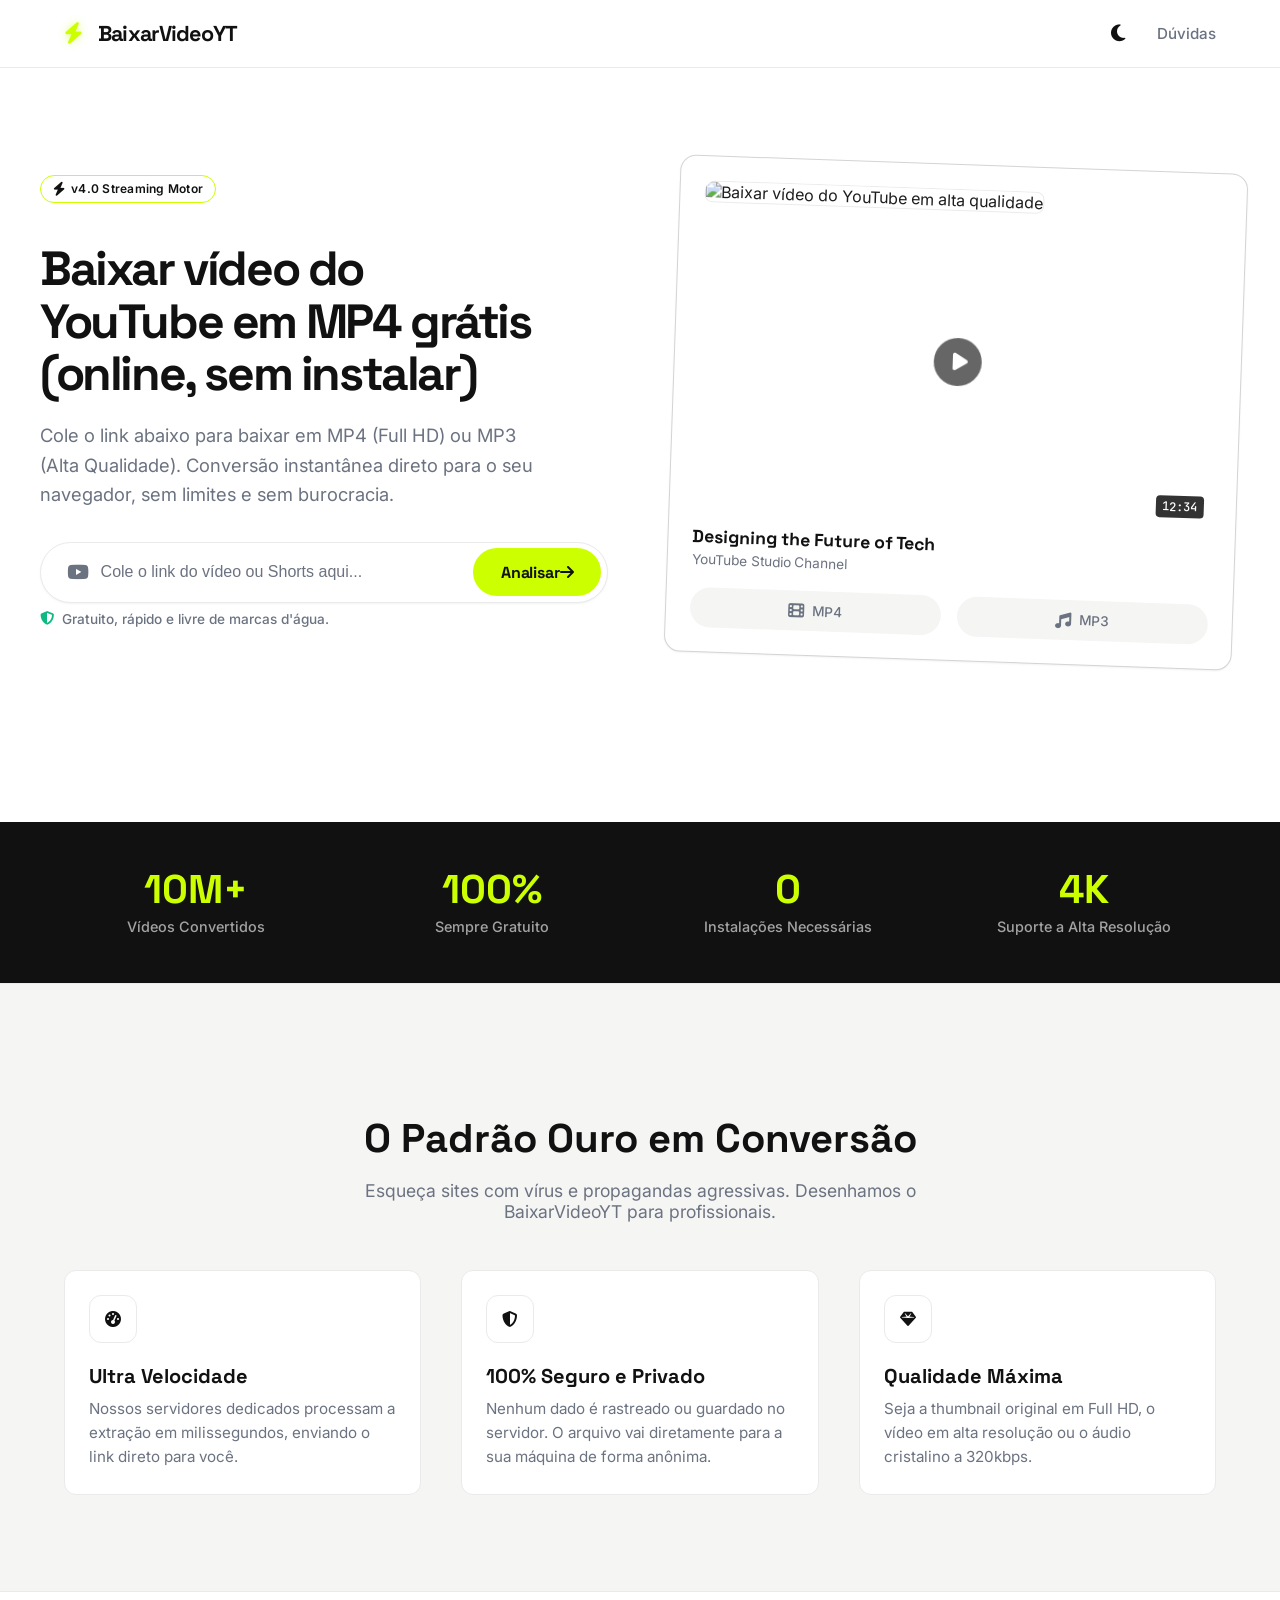
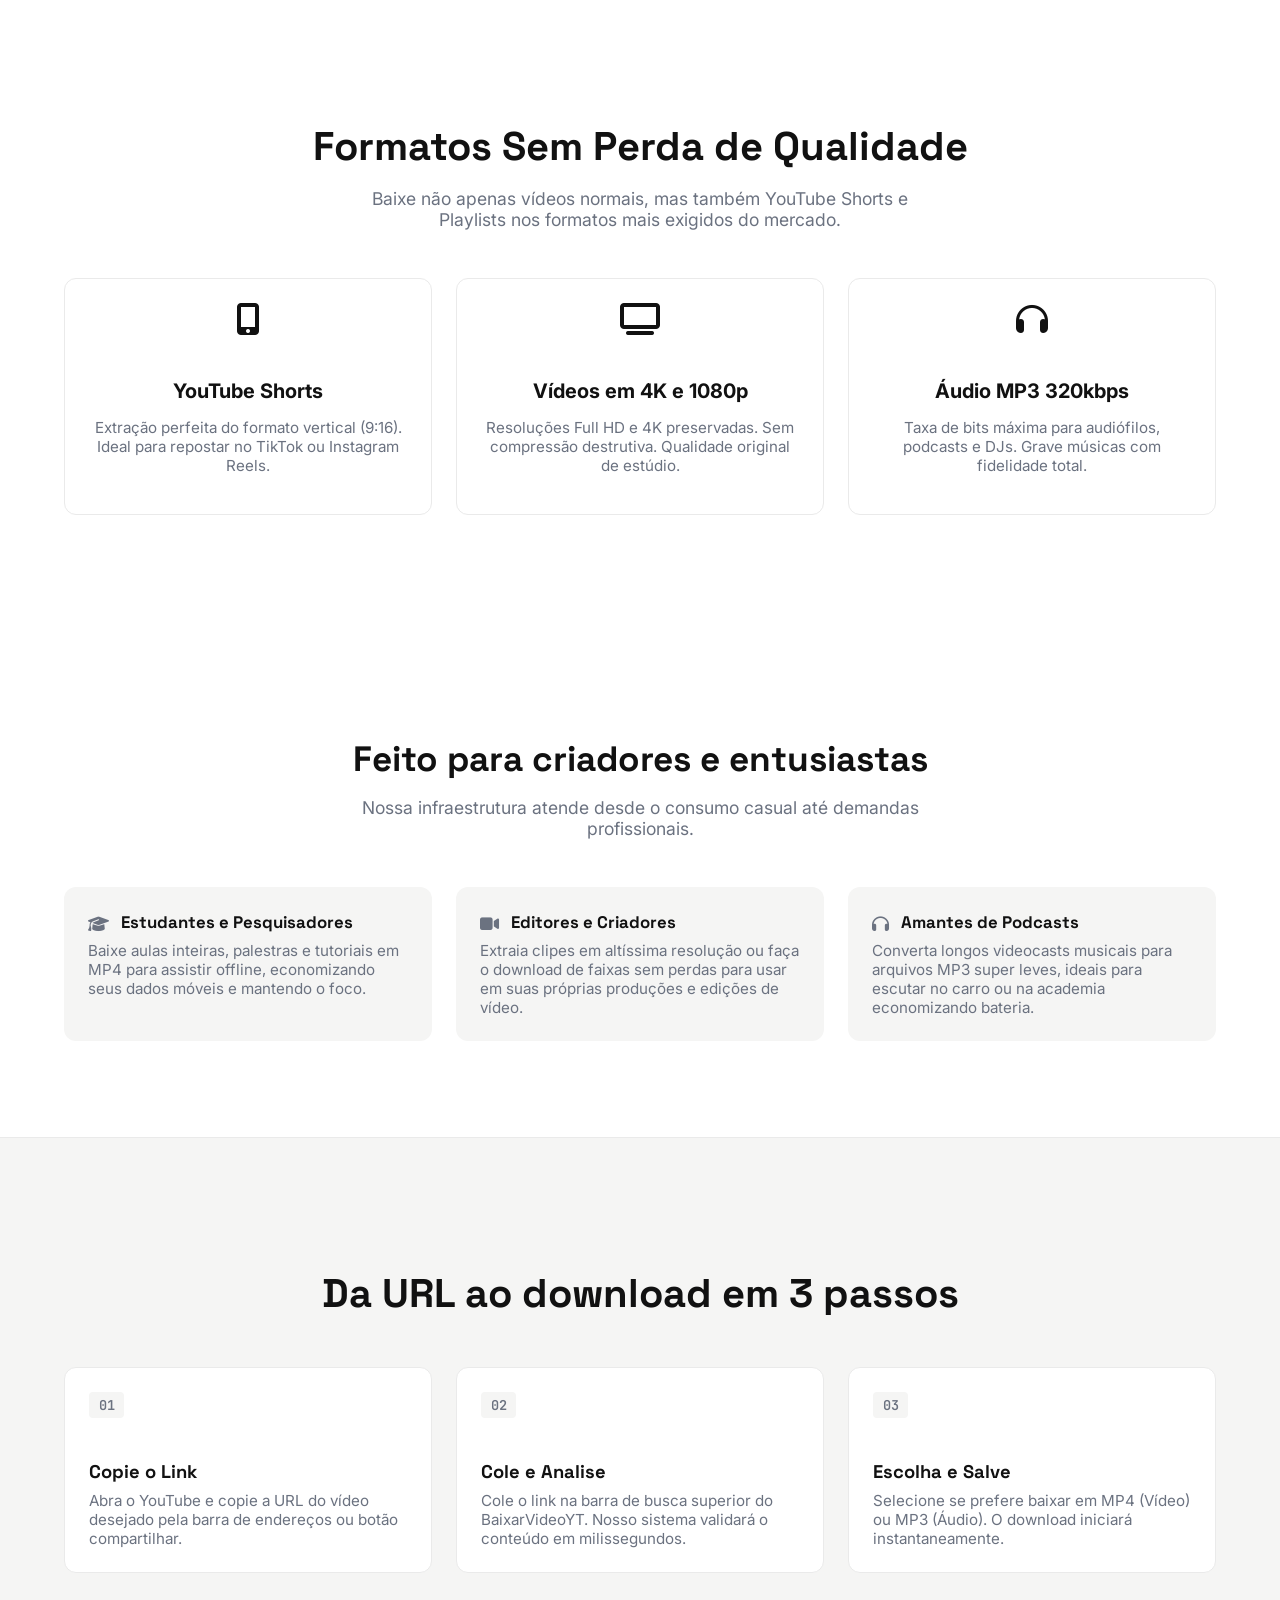
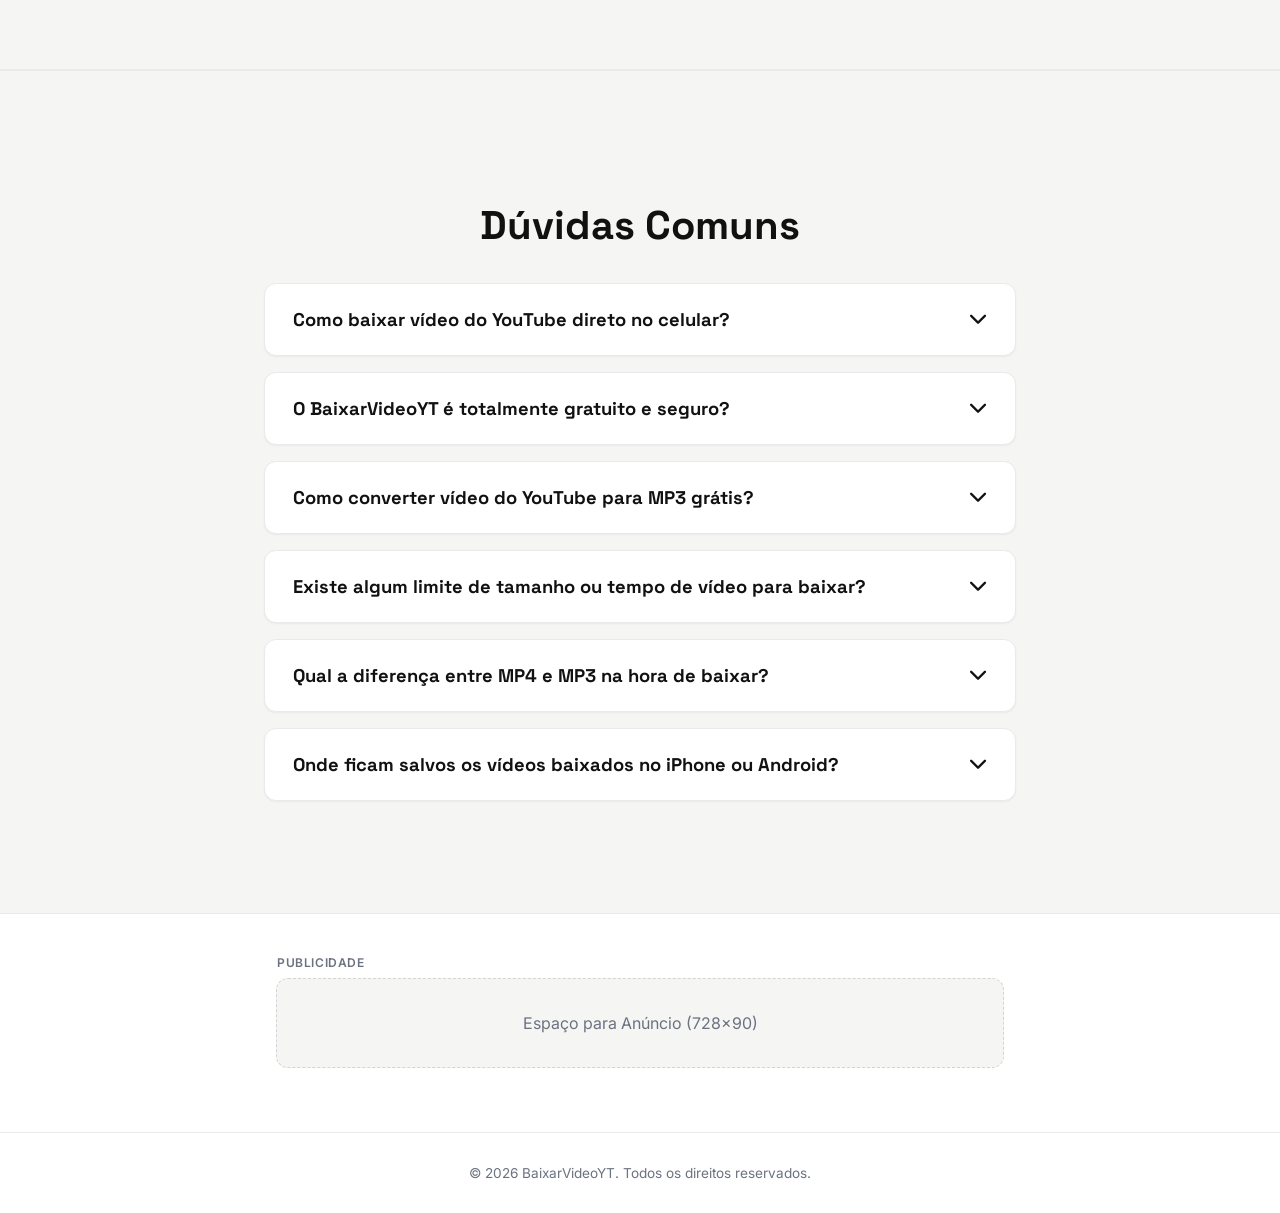
==== commit 2b3942b8: "feat(seo): exact sync audit table/quote + index H1" ====
--- a/index.html
+++ b/index.html
@@ -135,7 +135,7 @@
                         </span>
                     </div>
                     <h1 class="pf-hero__title">
-                        Extraia Vídeos e Áudios em Segundos. Grátis.
+                        Baixar vídeo do YouTube em MP4 grátis (online, sem instalar)
                     </h1>
                     <p class="pf-hero__subtitle">
                         Cole o link abaixo para baixar em MP4 (Full HD) ou MP3 (Alta Qualidade). Conversão instantânea direto para o seu navegador, sem limites e sem burocracia.
--- a/assets/css/style.css
+++ b/assets/css/style.css
@@ -23,8 +23,8 @@
 
   /* Específicos para Tema */
   --color-header-bg: rgba(255, 255, 255, 0.9);
-  --pf-shadow-card: 0 12px 30px rgba(0,0,0,0.04), 0 1px 3px rgba(0,0,0,0.02);
-  --pf-shadow-hover: 0 20px 40px rgba(0,0,0,0.08);
+  --pf-shadow-card: 0 1px 2px rgba(0, 0, 0, 0.05);
+  --pf-shadow-hover: 0 4px 6px -1px rgba(0, 0, 0, 0.1);
 }
 
 [data-theme="dark"] {
@@ -40,8 +40,8 @@
   --pf-ring: rgba(204, 255, 0, 0.3);
 
   --color-header-bg: rgba(9, 9, 11, 0.9);
-  --pf-shadow-card: 0 12px 30px rgba(0,0,0,0.4), 0 1px 3px rgba(0,0,0,0.2);
-  --pf-shadow-hover: 0 20px 40px rgba(0,0,0,0.6);
+  --pf-shadow-card: none;
+  --pf-shadow-hover: 0 4px 6px -1px rgba(0, 0, 0, 0.3);
 }
 
 * {
@@ -169,7 +169,7 @@
 .pf-hero__title {
   font-family: var(--pf-font-display);
   font-weight: 800;
-  font-size: 3rem;
+  font-size: 2.25rem;
   line-height: 1.1;
   letter-spacing: -0.05em;
   margin-bottom: 1.25rem;
@@ -179,17 +179,22 @@
 
 .pf-hero__subtitle {
   color: var(--color-ink-muted);
-  font-size: 1.15rem;
+  font-size: 1rem;
   line-height: 1.6;
   max-width: 500px;
   margin-bottom: 2rem;
 }
 
+@media (min-width: 768px) {
+  .pf-hero__title { font-size: 3rem; }
+  .pf-hero__subtitle { font-size: 1.15rem; }
+}
+
 /* Formulário e Busca */
 .pf-search-box {
   background-color: var(--color-bg);
-  border-radius: var(--radius-pill);
-  padding: 0.35rem;
+  border-radius: 16px;
+  padding: 0.5rem;
   box-shadow: var(--pf-shadow-card);
   border: 1px solid var(--pf-surface-high);
   width: 100%;
@@ -197,14 +202,30 @@
   transition: all 0.2s;
 }
 
+@media (min-width: 576px) {
+  .pf-search-box {
+    border-radius: var(--radius-pill);
+    padding: 0.35rem;
+  }
+}
+
 .pf-search-box:focus-within {
   border-color: var(--color-accent);
-  box-shadow: 0 0 0 4px rgba(204,255,0,0.15);
 }
 
 .pf-search-box__inner {
   display: flex;
-  align-items: center;
+  align-items: stretch;
+  flex-direction: column;
+  gap: 0.5rem;
+}
+
+@media (min-width: 576px) {
+  .pf-search-box__inner {
+    align-items: center;
+    flex-direction: row;
+    gap: 0;
+  }
 }
 
 .pf-search-box__input-wrapper {
@@ -247,6 +268,17 @@
 }
 .pf-search-box__input::placeholder { color: var(--color-ink-muted); }
 .pf-search-box__input:focus { outline: none; }
+
+.pf-search-box__btn {
+  width: 100%;
+  border-radius: 8px;
+}
+@media (min-width: 576px) {
+  .pf-search-box__btn {
+    width: auto;
+    border-radius: var(--radius-pill);
+  }
+}
 
 /* Mockup Visual */
 .pf-hero-mockup {
@@ -305,15 +337,11 @@
 .pf-btn--primary {
   background: var(--color-accent);
   color: var(--color-accent-ink);
-  box-shadow: 0 4px 15px rgba(204,255,0,0.3);
 }
 .pf-btn--primary:hover { 
   background: #BBE600; 
-  transform: translateY(-2px);
-  box-shadow: 0 6px 20px rgba(204,255,0,0.4);
-}
-.pf-btn--primary:active { transform: translateY(0); }
-.pf-btn--primary:disabled { opacity: 0.5; cursor: not-allowed; transform: none; box-shadow: none; }
+}
+.pf-btn--primary:disabled { opacity: 0.5; cursor: not-allowed; }
 
 .pf-btn--secondary {
   background: transparent;
@@ -408,7 +436,7 @@
 }
 .pf-feature-card:hover {
   transform: translateY(-4px);
-  box-shadow: var(--pf-shadow-card);
+  box-shadow: var(--pf-shadow-hover);
 }
 
 /* Stepper Horizontal */
